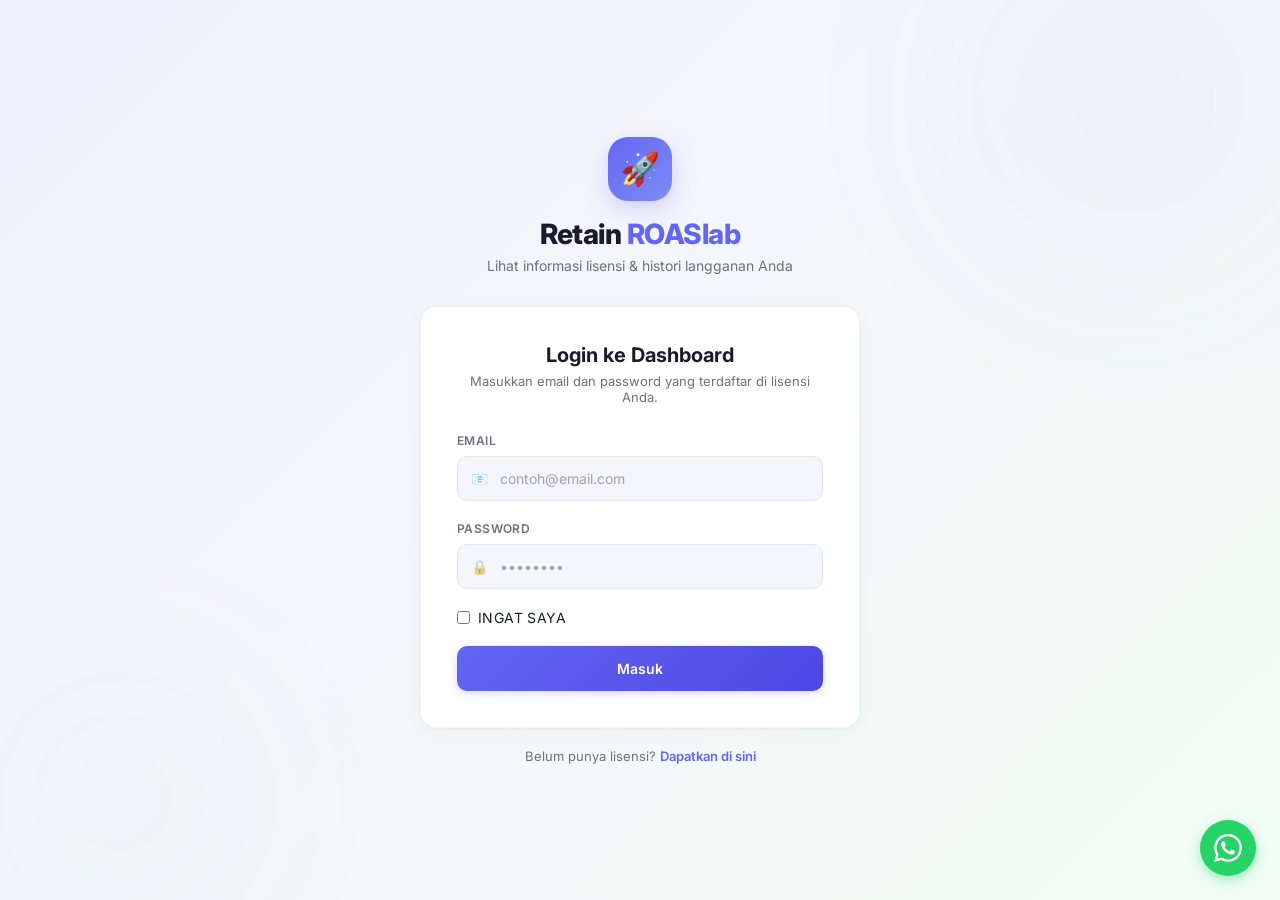
==== index.html @ 240c10b1 "feat: skeleton loader and whatsapp btn" ====
<!DOCTYPE html>
<html lang="id">
<head>
  <meta charset="UTF-8">
  <meta name="viewport" content="width=device-width, initial-scale=1.0">
  <title>Retain - ROASlab | My License</title>
  <meta name="description" content="Lihat informasi lisensi, toko terdaftar, dan histori langganan Retain - ROASlab Anda.">
  <link rel="stylesheet" href="style.css">
  <link href="https://fonts.googleapis.com/css2?family=Inter:wght@400;500;600;700;800&display=swap" rel="stylesheet">
</head>
<body>

  <!-- Login Screen -->
  <div id="login-screen" class="screen full-center active">
    <div class="login-container">
      <div class="login-brand">
        <div class="brand-icon">🚀</div>
        <h1>Retain <span>ROASlab</span></h1>
        <p class="brand-tagline">Lihat informasi lisensi & histori langganan Anda</p>
      </div>
      <div class="glass-panel login-panel">
        <h2>Login ke Dashboard</h2>
        <p>Masukkan email dan password yang terdaftar di lisensi Anda.</p>
        
        <div class="input-group">
          <label for="user-email">Email</label>
          <div class="input-icon-wrapper">
            <span class="input-icon">📧</span>
            <input type="email" id="user-email" placeholder="contoh@email.com" autocomplete="email"/>
          </div>
        </div>
        
        <div class="input-group">
          <label for="user-password">Password</label>
          <div class="input-icon-wrapper">
            <span class="input-icon">🔒</span>
            <input type="password" id="user-password" placeholder="••••••••" autocomplete="current-password"/>
          </div>
        </div>
        
        <div class="input-group remember-me-group" style="flex-direction: row; align-items: center; justify-content: flex-start; gap: 8px; margin-bottom: 20px; display: flex;">
          <input type="checkbox" id="remember-me" style="width: auto; margin: 0; cursor: pointer;">
          <label for="remember-me" style="margin: 0; font-weight: normal; cursor: pointer; color: var(--text-light); font-size: 14px;">Ingat Saya</label>
        </div>
        
        <button id="login-btn" class="primary-btn">
          <span class="btn-text">Masuk</span>
          <span class="btn-loader" style="display:none;">
            <span class="spinner"></span> Memverifikasi...
          </span>
        </button>
        <p id="login-error" class="error-msg"></p>
      </div>
      <p class="login-footer">Belum punya lisensi? <a href="https://roaslab.retain.co.id" target="_blank">Dapatkan di sini</a></p>
    </div>
  </div>

  <!-- Dashboard Screen -->
  <div id="dashboard-screen" class="screen">
    <header class="glass-header">
      <div class="header-left">
        <div class="logo">Retain <span>ROASlab</span></div>
        <span class="header-badge">My License</span>
      </div>
      <div class="header-right">
        <span id="user-email-display" class="user-email-label"></span>
        <button id="change-pw-btn" class="icon-btn" style="margin-right: 8px;">
          <svg width="16" height="16" viewBox="0 0 24 24" fill="none" stroke="currentColor" stroke-width="2" stroke-linecap="round" stroke-linejoin="round"><path d="M21 2l-2 2m-7.61 7.61a5.5 5.5 0 1 1-7.778 7.778 5.5 5.5 0 0 1 7.777-7.777zm0 0L15.5 7.5m0 0l3 3L22 7l-3-3m-3.5 3.5L19 4"></path></svg>
          Ganti Password
        </button>
        <button id="logout-btn" class="icon-btn">
          <svg width="16" height="16" viewBox="0 0 24 24" fill="none" stroke="currentColor" stroke-width="2" stroke-linecap="round" stroke-linejoin="round"><path d="M9 21H5a2 2 0 0 1-2-2V5a2 2 0 0 1 2-2h4"/><polyline points="16 17 21 12 16 7"/><line x1="21" y1="12" x2="9" y2="12"/></svg>
          Logout
        </button>
      </div>
    </header>

    <main class="dashboard-content" id="dashboard-content" style="position: relative;">
      
      <!-- Skeleton Loader Overlay -->
      <div id="skeleton-overlay" style="display: none; position: absolute; inset: 0; background: var(--bg); z-index: 5; padding: 32px 40px; transition: opacity 0.3s ease;">
        <div class="skeleton" style="height: 160px; width: 100%; border-radius: var(--radius); margin-bottom: 24px;"></div>
        <div style="display: grid; grid-template-columns: repeat(4, 1fr); gap: 16px; margin-bottom: 24px;">
          <div class="skeleton" style="height: 90px; border-radius: var(--radius);"></div>
          <div class="skeleton" style="height: 90px; border-radius: var(--radius);"></div>
          <div class="skeleton" style="height: 90px; border-radius: var(--radius);"></div>
          <div class="skeleton" style="height: 90px; border-radius: var(--radius);"></div>
        </div>
        <div style="display: grid; grid-template-columns: 1fr 1fr; gap: 24px;">
          <div class="skeleton" style="height: 300px; border-radius: var(--radius);"></div>
          <div class="skeleton" style="height: 300px; border-radius: var(--radius);"></div>
        </div>
      </div>

      <!-- License Status Hero -->
      <section id="license-hero" class="license-hero glass-panel">
        <div class="hero-status-area">
          <div class="hero-badge-wrapper">
            <span id="hero-status-badge" class="hero-badge Active">Active</span>
          </div>
          <h2 id="hero-package">Starter</h2>
          <div style="display: flex; align-items: center; justify-content: center; gap: 8px;">
            <p class="hero-sub" id="hero-key" style="margin: 0;">RET-****-XXXX</p>
            <button id="hero-toggle-key" class="icon-btn" title="Tampilkan/Sembunyikan" style="padding: 2px 6px; font-size: 14px; border:none; background:transparent;">👁️</button>
            <button id="hero-copy-key" class="icon-btn" title="Copy License Key" style="padding: 2px 6px; font-size: 14px; border:none; background:transparent; display:none;">📋</button>
          </div>
        </div>
        <div class="hero-stats">
          <div class="hero-stat">
            <div style="display: flex; align-items: center; gap: 8px;">
              <span class="hero-stat-value" id="hero-expire">-</span>
              <span id="hero-countdown" style="display:none; font-size: 12px; padding: 3px 8px; border-radius: 12px; background: rgba(255, 152, 0, 0.2); color: #ff9800; font-weight: 600;">-</span>
            </div>
            <span class="hero-stat-label">Expired</span>
          </div>
          <div class="hero-divider"></div>
          <div class="hero-stat">
            <span class="hero-stat-value" id="hero-shops">0 / 1</span>
            <span class="hero-stat-label">Slot Toko</span>
          </div>
        </div>
      </section>

      <!-- Info Grid -->
      <section class="info-grid">
        <div class="info-card glass-panel">
          <div class="info-card-icon blue">📋</div>
          <div class="info-card-body">
            <span class="info-card-label">License Key</span>
            <div style="display: flex; align-items: center; gap: 6px;">
              <span class="info-card-value" id="info-key">-</span>
              <button id="info-toggle-key" class="icon-btn" title="Tampilkan/Sembunyikan" style="padding: 2px; font-size: 14px; border:none; background:transparent;">👁️</button>
              <button id="info-copy-key" class="icon-btn" title="Copy License Key" style="padding: 2px; font-size: 14px; border:none; background:transparent; display:none;">📋</button>
            </div>
          </div>
        </div>
        <div class="info-card glass-panel">
          <div class="info-card-icon purple">📦</div>
          <div class="info-card-body">
            <span class="info-card-label">Paket Langganan</span>
            <span class="info-card-value" id="info-pkg">-</span>
          </div>
        </div>
        <div class="info-card glass-panel">
          <div class="info-card-icon green">✅</div>
          <div class="info-card-body">
            <span class="info-card-label">Status Lisensi</span>
            <span class="info-card-value" id="info-status">-</span>
          </div>
        </div>
        <div class="info-card glass-panel">
          <div class="info-card-icon orange">📅</div>
          <div class="info-card-body">
            <span class="info-card-label">Berlaku Hingga</span>
            <span class="info-card-value" id="info-expire">-</span>
          </div>
        </div>
      </section>

      <!-- Two Columns: Shops + Timeline -->
      <section class="two-columns">

        <!-- Registered Shops -->
        <div class="column-card glass-panel">
          <div class="column-header">
            <h3>🏪 Toko Terdaftar</h3>
            <span class="shops-counter" id="shops-counter">0 / 1</span>
          </div>
          <div id="shops-list" class="shops-list-container">
            <!-- Rendered via JS -->
          </div>
        </div>

        <!-- History Timeline -->
        <div class="column-card glass-panel">
          <div class="column-header">
            <h3>📜 Histori Langganan</h3>
          </div>
          <div id="timeline-container" class="timeline">
            <!-- Rendered via JS -->
          </div>
        </div>

      </section>
    </main>

    <footer class="dashboard-footer">
      <p>© 2026 Retain - ROASlab. Butuh bantuan? Hubungi <a href="mailto:support@roaslab.com">support@roaslab.com</a></p>
    </footer>
  </div>

  <!-- WhatsApp Floating Button -->
  <a href="https://wa.me/6281234567890" target="_blank" class="wa-float-btn" title="Hubungi Support via WhatsApp">
    <svg xmlns="http://www.w3.org/2000/svg" viewBox="0 0 24 24" width="28" height="28" fill="currentColor"><path d="M17.472 14.382c-.297-.149-1.758-.867-2.03-.967-.273-.099-.471-.148-.67.15-.197.297-.767.966-.94 1.164-.173.199-.347.223-.644.075-.297-.15-1.255-.463-2.39-1.475-.883-.788-1.48-1.761-1.653-2.059-.173-.297-.018-.458.13-.606.134-.133.298-.347.446-.52.149-.174.198-.298.298-.497.099-.198.05-.371-.025-.52-.075-.149-.669-1.612-.916-2.207-.242-.579-.487-.5-.669-.51a12.8 12.8 0 0 0-.57-.01c-.198 0-.52.074-.792.372-.272.297-1.04 1.016-1.04 2.479 0 1.462 1.065 2.875 1.213 3.074.149.198 2.096 3.2 5.077 4.487.709.306 1.262.489 1.694.625.712.227 1.36.195 1.871.118.571-.085 1.758-.719 2.006-1.413.248-.694.248-1.289.173-1.413-.074-.124-.272-.198-.57-.347m-5.421 7.403h-.004a9.87 9.87 0 0 1-5.031-1.378l-.361-.214-3.741.982.998-3.648-.235-.374a9.86 9.86 0 0 1-1.51-5.26c.001-5.45 4.436-9.884 9.888-9.884 2.64 0 5.122 1.03 6.988 2.898a9.825 9.825 0 0 1 2.893 6.994c-.003 5.45-4.437 9.884-9.885 9.884m8.413-18.297A11.815 11.815 0 0 0 12.05 0C5.495 0 .16 5.335.157 11.892c0 2.096.547 4.142 1.588 5.945L.057 24l6.305-1.654a11.882 11.882 0 0 0 5.683 1.448h.005c6.554 0 11.89-5.335 11.893-11.893a11.821 11.821 0 0 0-3.48-8.413Z"/></svg>
  </a>

  <!-- Change Password Modal -->
  <div id="change-pw-modal" class="modal-overlay">
    <div class="modal-panel glass-panel">
      <div class="modal-header">
        <h3>🔑 Ganti Password</h3>
        <button id="close-pw-modal" class="modal-close-btn">&times;</button>
      </div>
      <div class="modal-body">
        <div class="input-group">
          <label for="old-password">Password Lama</label>
          <input type="password" id="old-password" placeholder="Masukkan password saat ini" />
        </div>
        <div class="input-group">
          <label for="new-password">Password Baru</label>
          <input type="password" id="new-password" placeholder="Minimal 6 karakter" />
        </div>
        <div class="input-group">
          <label for="confirm-password">Konfirmasi Password Baru</label>
          <input type="password" id="confirm-password" placeholder="Ulangi password baru" />
        </div>
        <button id="submit-pw-btn" class="primary-btn" style="margin-top: 10px;">Simpan Password</button>
      </div>
    </div>
  </div>

  <!-- Toast Container -->
  <div id="toast-container" class="toast-container"></div>

  <script src="app.js"></script>
</body>
</html>
---- style.css ----
/* ═══════════════════════════════════════════════════════
   RETAIN - ROASLAB : USER DASHBOARD
   Premium design with glassmorphism, micro-animations
   ═══════════════════════════════════════════════════════ */

:root {
  --primary: #6366f1;
  --primary-dark: #4f46e5;
  --primary-light: rgba(99, 102, 241, 0.08);
  --primary-glow: rgba(99, 102, 241, 0.25);
  --bg: #f4f6fb;
  --bg-gradient: linear-gradient(135deg, #f0f0ff 0%, #f4f6fb 40%, #f0fdf4 100%);
  --card-bg: #ffffff;
  --card-border: rgba(0,0,0,0.05);
  --card-shadow: 0 1px 3px rgba(0,0,0,0.04), 0 4px 20px rgba(0,0,0,0.03);
  --card-shadow-hover: 0 4px 12px rgba(0,0,0,0.06), 0 8px 30px rgba(0,0,0,0.05);
  --text: #1a1a2e;
  --text-secondary: #6b7280;
  --text-muted: #9ca3af;
  --border: #e5e7eb;
  --green: #10b981;
  --green-bg: rgba(16, 185, 129, 0.08);
  --red: #ef4444;
  --red-bg: rgba(239, 68, 68, 0.08);
  --orange: #f59e0b;
  --orange-bg: rgba(245, 158, 11, 0.08);
  --blue: #3b82f6;
  --blue-bg: rgba(59, 130, 246, 0.08);
  --purple: #7c3aed;
  --purple-bg: rgba(124, 58, 237, 0.08);
  --radius: 16px;
  --radius-sm: 10px;
  --radius-xs: 6px;
  --transition: 0.2s cubic-bezier(0.4, 0, 0.2, 1);
  --transition-spring: 0.35s cubic-bezier(0.68, -0.3, 0.265, 1.35);
}

* { box-sizing: border-box; margin: 0; padding: 0; }

body {
  font-family: 'Inter', -apple-system, BlinkMacSystemFont, sans-serif;
  background: var(--bg);
  color: var(--text);
  min-height: 100vh;
  -webkit-font-smoothing: antialiased;
  -moz-osx-font-smoothing: grayscale;
}

/* ── Screens ── */
.screen { display: none; opacity: 0; transition: opacity 0.4s ease; }
.screen.active { display: block; opacity: 1; }
.full-center.active {
  display: flex !important; align-items: center; justify-content: center;
  min-height: 100vh; background: var(--bg-gradient);
  position: relative; overflow: hidden;
}

/* Background decorative shapes */
.full-center::before,
.full-center::after {
  content: '';
  position: absolute;
  border-radius: 50%;
  filter: blur(100px);
  opacity: 0.4;
  pointer-events: none;
  animation: floatBlob 20s ease-in-out infinite alternate;
}
.full-center::before {
  width: 500px; height: 500px;
  background: radial-gradient(circle, rgba(99,102,241,0.2), transparent 70%);
  top: -150px; right: -100px;
}
.full-center::after {
  width: 400px; height: 400px;
  background: radial-gradient(circle, rgba(16,185,129,0.15), transparent 70%);
  bottom: -100px; left: -80px;
  animation-delay: -10s;
}
@keyframes floatBlob {
  0% { transform: translate(0, 0) scale(1); }
  100% { transform: translate(40px, -30px) scale(1.1); }
}

/* ── Glass Panel ── */
.glass-panel {
  background: var(--card-bg);
  border: 1px solid var(--card-border);
  box-shadow: var(--card-shadow);
  border-radius: var(--radius);
  padding: 28px;
  transition: box-shadow var(--transition), transform var(--transition);
}
.glass-panel:hover {
  box-shadow: var(--card-shadow-hover);
}

/* ══════════════════════════════════════
   LOGIN SCREEN
   ══════════════════════════════════════ */

.login-container {
  width: 100%; max-width: 440px; z-index: 1;
  animation: slideUpFade 0.6s ease-out;
}
@keyframes slideUpFade {
  from { opacity: 0; transform: translateY(24px); }
  to { opacity: 1; transform: translateY(0); }
}

.login-brand {
  text-align: center; margin-bottom: 32px;
}
.brand-icon {
  width: 64px; height: 64px; margin: 0 auto 16px;
  background: linear-gradient(135deg, var(--primary), #818cf8);
  border-radius: 20px; display: flex; align-items: center; justify-content: center;
  font-size: 32px;
  box-shadow: 0 8px 24px var(--primary-glow);
  animation: iconPulse 3s ease-in-out infinite;
}
@keyframes iconPulse {
  0%, 100% { box-shadow: 0 8px 24px var(--primary-glow); }
  50% { box-shadow: 0 8px 32px rgba(99, 102, 241, 0.35); }
}

.login-brand h1 {
  font-size: 28px; font-weight: 800; color: var(--text); letter-spacing: -0.5px;
}
.login-brand h1 span { color: var(--primary); }
.brand-tagline {
  color: var(--text-secondary); font-size: 14px; margin-top: 6px;
}

.login-panel {
  padding: 36px; text-align: center;
}
.login-panel h2 {
  font-size: 20px; font-weight: 700; margin-bottom: 6px;
}
.login-panel > p {
  color: var(--text-secondary); font-size: 13px; margin-bottom: 28px;
}

.input-group { text-align: left; margin-bottom: 20px; }
.input-group label {
  display: block; font-size: 12px; font-weight: 600;
  color: var(--text-secondary); margin-bottom: 8px;
  text-transform: uppercase; letter-spacing: 0.4px;
}
.input-icon-wrapper {
  position: relative;
}
.input-icon {
  position: absolute; left: 14px; top: 50%; transform: translateY(-50%);
  font-size: 14px; pointer-events: none; opacity: 0.5;
}
.input-icon-wrapper input {
  width: 100%; padding: 13px 16px 13px 42px; border-radius: var(--radius-sm);
  border: 1.5px solid var(--border); background: var(--bg);
  font-size: 14px; font-family: inherit; outline: none;
  transition: all var(--transition);
}
.input-icon-wrapper input:focus {
  border-color: var(--primary); box-shadow: 0 0 0 4px var(--primary-light);
  background: #fff;
}
.input-icon-wrapper input::placeholder { color: var(--text-muted); }

.primary-btn {
  width: 100%; padding: 14px 24px; border-radius: var(--radius-sm);
  background: linear-gradient(135deg, var(--primary), var(--primary-dark));
  color: white; font-size: 14px; font-weight: 600;
  border: none; cursor: pointer; font-family: inherit;
  transition: all var(--transition);
  box-shadow: 0 2px 8px var(--primary-glow);
  position: relative; overflow: hidden;
}
.primary-btn:hover {
  transform: translateY(-1px);
  box-shadow: 0 4px 16px rgba(99,102,241,0.35);
}
.primary-btn:active { transform: translateY(0); }
.primary-btn:disabled {
  opacity: 0.7; cursor: not-allowed; transform: none;
}

.btn-loader { display: inline-flex; align-items: center; gap: 8px; }
.spinner {
  display: inline-block; width: 16px; height: 16px;
  border: 2px solid rgba(255,255,255,0.3); border-top-color: #fff;
  border-radius: 50%; animation: spin 0.6s linear infinite;
}
@keyframes spin { to { transform: rotate(360deg); } }

.error-msg {
  color: var(--red); font-size: 13px; margin-top: 16px;
  display: none; font-weight: 500;
  background: var(--red-bg); padding: 10px 14px; border-radius: var(--radius-xs);
}

.login-footer {
  text-align: center; margin-top: 20px;
  font-size: 13px; color: var(--text-secondary);
}
.login-footer a {
  color: var(--primary); text-decoration: none; font-weight: 600;
}
.login-footer a:hover { text-decoration: underline; }

/* ══════════════════════════════════════
   HEADER
   ══════════════════════════════════════ */

.glass-header {
  display: flex; justify-content: space-between; align-items: center;
  padding: 14px 40px; background: rgba(255,255,255,0.88);
  backdrop-filter: blur(16px); -webkit-backdrop-filter: blur(16px);
  border-bottom: 1px solid var(--card-border);
  position: sticky; top: 0; z-index: 10;
}
.header-left { display: flex; align-items: center; gap: 12px; }
.logo { font-size: 18px; font-weight: 800; letter-spacing: -0.3px; }
.logo span { color: var(--primary); }
.header-badge {
  font-size: 11px; font-weight: 700; color: var(--primary);
  background: var(--primary-light); padding: 4px 10px;
  border-radius: 20px; letter-spacing: 0.3px;
  text-transform: uppercase;
}
.header-right { display: flex; align-items: center; gap: 14px; }
.user-email-label {
  font-size: 13px; color: var(--text-secondary); font-weight: 500;
}
.icon-btn {
  display: inline-flex; align-items: center; gap: 6px;
  padding: 8px 16px; border-radius: var(--radius-sm); background: transparent;
  border: 1.5px solid var(--border); color: var(--text-secondary); font-weight: 600;
  font-size: 13px; cursor: pointer; font-family: inherit;
  transition: all var(--transition);
}
.icon-btn:hover {
  border-color: var(--red); color: var(--red);
  background: var(--red-bg);
}

/* ══════════════════════════════════════
   DASHBOARD CONTENT
   ══════════════════════════════════════ */

.dashboard-content {
  padding: 32px 40px; max-width: 1100px;
  margin: 0 auto; display: flex; flex-direction: column; gap: 24px;
  animation: fadeIn 0.5s ease;
}
@keyframes fadeIn { from { opacity: 0; } to { opacity: 1; } }

/* ── License Hero Card ── */
.license-hero {
  display: flex; align-items: center; justify-content: space-between;
  padding: 36px 40px;
  background: linear-gradient(135deg, #fafaff 0%, #f5f3ff 50%, #eff6ff 100%);
  border: 1px solid rgba(99,102,241,0.08);
  position: relative; overflow: hidden;
}
.license-hero::before {
  content: ''; position: absolute; top: -40px; right: -40px;
  width: 200px; height: 200px;
  background: radial-gradient(circle, rgba(99,102,241,0.06), transparent 70%);
  border-radius: 50%;
}

.hero-status-area { display: flex; flex-direction: column; gap: 8px; }
.hero-badge-wrapper { display: flex; align-items: center; }
.hero-badge {
  display: inline-flex; align-items: center; gap: 6px;
  padding: 6px 16px; border-radius: 24px;
  font-size: 13px; font-weight: 700; letter-spacing: 0.3px;
}
.hero-badge.Active {
  background: var(--green-bg); color: var(--green);
  box-shadow: 0 0 0 1px rgba(16,185,129,0.15);
}
.hero-badge.Active::before { content: '●'; font-size: 8px; animation: blink 2s infinite; }
@keyframes blink { 0%, 100% { opacity: 1; } 50% { opacity: 0.3; } }
.hero-badge.Expired {
  background: var(--red-bg); color: var(--red);
  box-shadow: 0 0 0 1px rgba(239,68,68,0.15);
}
.hero-badge.Expired::before { content: '●'; font-size: 8px; }
.hero-badge.Revoked {
  background: var(--red-bg); color: #dc2626;
  box-shadow: 0 0 0 1px rgba(220,38,38,0.15);
}
.hero-badge.Revoked::before { content: '⊘'; font-size: 10px; }

.hero-status-area h2 {
  font-size: 28px; font-weight: 800; letter-spacing: -0.5px; color: var(--text);
}
.hero-sub { font-size: 14px; color: var(--text-secondary); font-weight: 500; font-family: 'Courier New', monospace; letter-spacing: 1px; }

.hero-stats { display: flex; align-items: center; gap: 32px; }
.hero-stat { display: flex; flex-direction: column; align-items: center; gap: 4px; }
.hero-stat-value { font-size: 22px; font-weight: 800; color: var(--text); letter-spacing: -0.3px; }
.hero-stat-label { font-size: 11px; font-weight: 600; color: var(--text-secondary); text-transform: uppercase; letter-spacing: 0.5px; }
.hero-divider { width: 1px; height: 44px; background: var(--border); }

/* ── Info Grid ── */
.info-grid {
  display: grid; grid-template-columns: repeat(4, 1fr); gap: 16px;
}
.info-card {
  display: flex; align-items: center; gap: 16px;
  padding: 22px 24px;
  transition: transform var(--transition), box-shadow var(--transition);
}
.info-card:hover { transform: translateY(-2px); }

.info-card-icon {
  width: 48px; height: 48px; border-radius: 14px;
  display: flex; align-items: center; justify-content: center;
  font-size: 22px; flex-shrink: 0;
}
.info-card-icon.blue { background: var(--blue-bg); }
.info-card-icon.green { background: var(--green-bg); }
.info-card-icon.orange { background: var(--orange-bg); }
.info-card-icon.purple { background: var(--purple-bg); }

.info-card-body { display: flex; flex-direction: column; gap: 4px; min-width: 0; }
.info-card-label {
  font-size: 11px; font-weight: 600; color: var(--text-secondary);
  text-transform: uppercase; letter-spacing: 0.4px;
}
.info-card-value {
  font-size: 16px; font-weight: 700; color: var(--text);
  white-space: nowrap; overflow: hidden; text-overflow: ellipsis;
}

/* ── Two Columns Layout ── */
.two-columns {
  display: grid; grid-template-columns: 1fr 1fr; gap: 24px;
}

.column-card { padding: 28px 30px; }
.column-header {
  display: flex; justify-content: space-between; align-items: center;
  margin-bottom: 20px; padding-bottom: 14px; border-bottom: 1px solid var(--border);
}
.column-header h3 { font-size: 15px; font-weight: 700; }

.shops-counter {
  font-size: 12px; font-weight: 700; color: var(--primary);
  background: var(--primary-light); padding: 4px 12px;
  border-radius: 20px;
}

/* ── Shops List ── */
.shops-list-container { display: flex; flex-direction: column; gap: 8px; }
.shop-item {
  display: flex; align-items: center; gap: 12px;
  background: var(--bg); padding: 14px 18px; border-radius: var(--radius-sm);
  transition: background var(--transition), transform var(--transition);
  animation: slideIn 0.3s ease;
}
@keyframes slideIn {
  from { opacity: 0; transform: translateX(-8px); }
  to { opacity: 1; transform: translateX(0); }
}
.shop-item:hover { background: rgba(0,0,0,0.04); transform: translateX(2px); }
.shop-icon {
  width: 36px; height: 36px; border-radius: 10px;
  background: var(--orange-bg); display: flex; align-items: center;
  justify-content: center; font-size: 16px; flex-shrink: 0;
}
.shop-name { font-size: 14px; font-weight: 600; color: var(--text); }
.shops-empty {
  text-align: center; color: var(--text-secondary); font-size: 13px;
  padding: 32px 16px; background: var(--bg); border-radius: var(--radius-sm);
}
.shops-empty-icon { font-size: 32px; display: block; margin-bottom: 8px; }
.shop-slot-bar {
  margin-top: 16px; padding: 14px 18px; background: var(--bg);
  border-radius: var(--radius-sm);
}
.slot-bar-header {
  display: flex; justify-content: space-between; align-items: center;
  margin-bottom: 10px;
}
.slot-bar-header span { font-size: 12px; font-weight: 600; color: var(--text-secondary); }
.slot-bar-track {
  width: 100%; height: 8px; background: var(--border);
  border-radius: 4px; overflow: hidden;
}
.slot-bar-fill {
  height: 100%; background: linear-gradient(90deg, var(--primary), #818cf8);
  border-radius: 4px; transition: width 0.6s ease;
}

/* ── Timeline ── */
.timeline {
  position: relative; padding-left: 36px;
  max-height: 380px; overflow-y: auto;
}
.timeline::-webkit-scrollbar { width: 4px; }
.timeline::-webkit-scrollbar-thumb { background: rgba(0,0,0,0.08); border-radius: 2px; }
.timeline::before {
  content: ''; position: absolute; left: 15px; top: 0; bottom: 0;
  width: 2px;
  background: linear-gradient(to bottom, rgba(99,102,241,0.3), rgba(99,102,241,0.03));
  border-radius: 1px;
}

.timeline-item {
  position: relative; padding: 8px 0 22px;
  animation: fadeSlideUp 0.4s ease;
}
@keyframes fadeSlideUp {
  from { opacity: 0; transform: translateY(8px); }
  to { opacity: 1; transform: translateY(0); }
}
.timeline-item:last-child { padding-bottom: 0; }

.timeline-dot {
  position: absolute; left: -30px; top: 10px;
  width: 22px; height: 22px; border-radius: 50%;
  background: white; border: 2px solid var(--primary);
  display: flex; align-items: center; justify-content: center;
  font-size: 10px; z-index: 1;
  box-shadow: 0 1px 4px rgba(0,0,0,0.06);
}

.timeline-item.created .timeline-dot { border-color: var(--green); }
.timeline-item.revoked .timeline-dot { border-color: var(--red); }
.timeline-item.activated .timeline-dot { border-color: var(--green); }
.timeline-item.unbind .timeline-dot { border-color: var(--orange); }
.timeline-item.payment .timeline-dot { border-color: #059669; }
.timeline-item.renewed .timeline-dot { border-color: var(--blue); }
.timeline-item.upgraded .timeline-dot { border-color: var(--purple); }
.timeline-item.downgraded .timeline-dot { border-color: #78716c; }

.timeline-content {
  background: var(--bg); padding: 14px 18px; border-radius: 12px;
  transition: background var(--transition), transform var(--transition);
}
.timeline-content:hover { background: rgba(0,0,0,0.04); transform: translateX(2px); }

.timeline-action { font-size: 13px; font-weight: 700; color: var(--text); margin-bottom: 3px; }
.timeline-detail { font-size: 12px; color: var(--text-secondary); line-height: 1.5; }
.timeline-date { font-size: 11px; color: var(--text-muted); margin-top: 5px; font-weight: 500; }
.timeline-empty {
  text-align: center; color: var(--text-secondary); font-size: 13px; padding: 32px;
}
.timeline-empty-icon { font-size: 32px; display: block; margin-bottom: 8px; }

/* ── Footer ── */
.dashboard-footer {
  text-align: center; padding: 24px 40px; margin-top: 8px;
  border-top: 1px solid var(--card-border);
}
.dashboard-footer p { font-size: 12px; color: var(--text-muted); }
.dashboard-footer a { color: var(--primary); text-decoration: none; font-weight: 600; }
.dashboard-footer a:hover { text-decoration: underline; }

/* ── Toast ── */
.toast-container {
  position: fixed; top: 20px; right: 20px;
  display: flex; flex-direction: column; gap: 10px;
  z-index: 9999; pointer-events: none;
}
.toast {
  background: #fff; border-radius: 12px; padding: 14px 18px;
  display: flex; align-items: center; gap: 12px;
  box-shadow: 0 8px 30px rgba(0,0,0,0.1), 0 1px 3px rgba(0,0,0,0.06);
  border-left: 4px solid var(--primary);
  transform: translateX(120%); opacity: 0;
  transition: all var(--transition-spring);
  pointer-events: auto; min-width: 260px;
}
.toast.show { transform: translateX(0); opacity: 1; }
.toast-success { border-left-color: var(--green); }
.toast-error { border-left-color: var(--red); }
.toast-warning { border-left-color: var(--orange); }
.toast-icon { font-size: 18px; flex-shrink: 0; }
.toast-message { font-size: 13px; font-weight: 500; color: var(--text); }

/* ── Modal ── */
.modal-overlay {
  display: none; position: fixed; inset: 0;
  background: rgba(0,0,0,0.35); backdrop-filter: blur(6px); -webkit-backdrop-filter: blur(6px);
  z-index: 1000; align-items: center; justify-content: center; padding: 20px;
}
.modal-overlay.active { display: flex; animation: fadeInModal 0.2s ease; }
@keyframes fadeInModal { from { opacity: 0; } to { opacity: 1; } }

.modal-panel {
  width: 100%; max-width: 450px;
  animation: slideUpModal 0.3s cubic-bezier(0.68, -0.3, 0.265, 1.35);
  padding: 32px;
}
@keyframes slideUpModal {
  from { opacity: 0; transform: translateY(20px) scale(0.95); }
  to { opacity: 1; transform: translateY(0) scale(1); }
}

.modal-header { display: flex; justify-content: space-between; align-items: center; margin-bottom: 24px; }
.modal-header h3 { font-size: 18px; font-weight: 700; color: var(--text); }
.modal-close-btn {
  background: var(--bg); border: none; width: 32px; height: 32px;
  border-radius: var(--radius-sm); font-size: 18px; cursor: pointer;
  display: flex; align-items: center; justify-content: center;
  color: var(--text-secondary); transition: all var(--transition);
}
.modal-close-btn:hover { background: var(--red-bg); color: var(--red); transform: rotate(90deg); }
.modal-body { display: flex; flex-direction: column; gap: 8px; }

/* ── Skeleton Loading ── */
.skeleton {
  background: linear-gradient(90deg, #f0f0f0 25%, #fafafa 50%, #f0f0f0 75%);
  background-size: 200% 100%;
  animation: shimmer 1.5s infinite;
  border-radius: var(--radius-xs);
}
@keyframes shimmer { 0% { background-position: 200% 0; } 100% { background-position: -200% 0; } }

/* ── WhatsApp Float Btn ── */
.wa-float-btn {
  position: fixed; bottom: 24px; right: 24px;
  width: 56px; height: 56px;
  background: #25D366; color: white;
  border-radius: 50%; display: flex;
  align-items: center; justify-content: center;
  box-shadow: 0 4px 12px rgba(37, 211, 102, 0.4);
  z-index: 900; transition: all var(--transition-spring);
}
.wa-float-btn:hover {
  transform: translateY(-4px) scale(1.05);
  box-shadow: 0 8px 20px rgba(37, 211, 102, 0.5);
}

/* ══════════════════════════════════════
   RESPONSIVE
   ══════════════════════════════════════ */

@media (max-width: 900px) {
  .info-grid { grid-template-columns: repeat(2, 1fr); }
  .two-columns { grid-template-columns: 1fr; }
  .license-hero { flex-direction: column; gap: 24px; text-align: center; padding: 28px; }
  .hero-stats { gap: 24px; }
}

@media (max-width: 640px) {
  .glass-header { padding: 12px 16px; flex-direction: column; gap: 10px; }
  .header-right { width: 100%; justify-content: space-between; }
  .dashboard-content { padding: 20px 16px; }
  .info-grid { grid-template-columns: 1fr; }
  .hero-stats { flex-direction: column; gap: 16px; }
  .hero-divider { width: 44px; height: 1px; }
  .login-container { padding: 0 16px; }
  .login-panel { padding: 28px 24px; }
}
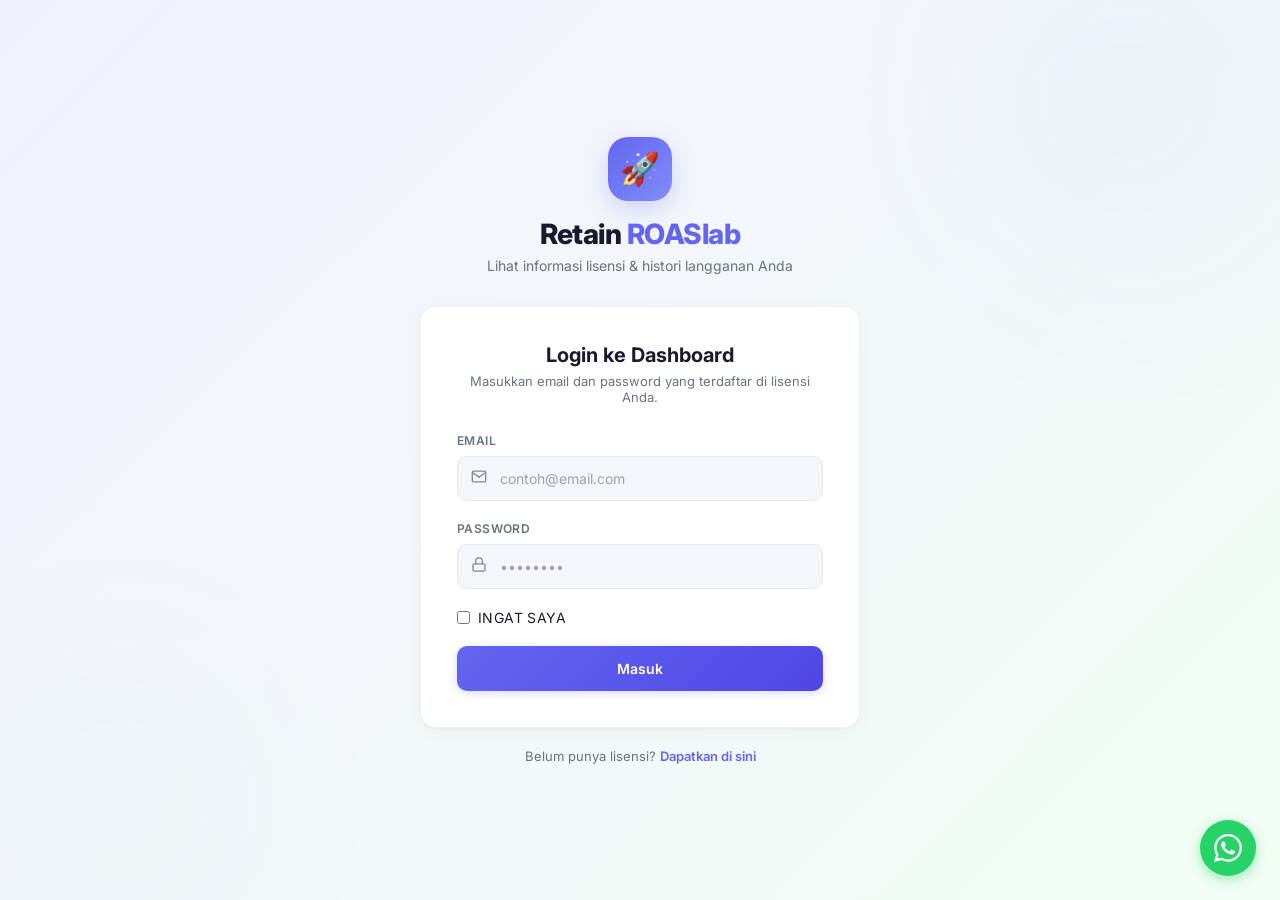
==== commit 547dc661: "style: improve login and change password UI with elegant SVGs" ====
--- a/index.html
+++ b/index.html
@@ -25,7 +25,7 @@
         <div class="input-group">
           <label for="user-email">Email</label>
           <div class="input-icon-wrapper">
-            <span class="input-icon">📧</span>
+            <span class="input-icon"><svg viewBox="0 0 24 24" width="16" height="16" stroke="currentColor" stroke-width="2" fill="none" stroke-linecap="round" stroke-linejoin="round"><path d="M4 4h16c1.1 0 2 .9 2 2v12c0 1.1-.9 2-2 2H4c-1.1 0-2-.9-2-2V6c0-1.1.9-2 2-2z"></path><polyline points="22,6 12,13 2,6"></polyline></svg></span>
             <input type="email" id="user-email" placeholder="contoh@email.com" autocomplete="email"/>
           </div>
         </div>
@@ -33,7 +33,7 @@
         <div class="input-group">
           <label for="user-password">Password</label>
           <div class="input-icon-wrapper">
-            <span class="input-icon">🔒</span>
+            <span class="input-icon"><svg viewBox="0 0 24 24" width="16" height="16" stroke="currentColor" stroke-width="2" fill="none" stroke-linecap="round" stroke-linejoin="round"><rect x="3" y="11" width="18" height="11" rx="2" ry="2"></rect><path d="M7 11V7a5 5 0 0 1 10 0v4"></path></svg></span>
             <input type="password" id="user-password" placeholder="••••••••" autocomplete="current-password"/>
           </div>
         </div>
@@ -101,8 +101,8 @@
           <h2 id="hero-package">Starter</h2>
           <div style="display: flex; align-items: center; justify-content: center; gap: 8px;">
             <p class="hero-sub" id="hero-key" style="margin: 0;">RET-****-XXXX</p>
-            <button id="hero-toggle-key" class="icon-btn" title="Tampilkan/Sembunyikan" style="padding: 2px 6px; font-size: 14px; border:none; background:transparent;">👁️</button>
-            <button id="hero-copy-key" class="icon-btn" title="Copy License Key" style="padding: 2px 6px; font-size: 14px; border:none; background:transparent; display:none;">📋</button>
+            <button id="hero-toggle-key" class="icon-btn" title="Tampilkan/Sembunyikan" style="padding: 2px 6px; border:none; background:transparent;"><svg viewBox="0 0 24 24" width="16" height="16" stroke="currentColor" stroke-width="2" fill="none" stroke-linecap="round" stroke-linejoin="round"><path d="M1 12s4-8 11-8 11 8 11 8-4 8-11 8-11-8-11-8z"></path><circle cx="12" cy="12" r="3"></circle></svg></button>
+            <button id="hero-copy-key" class="icon-btn" title="Copy License Key" style="padding: 2px 6px; border:none; background:transparent; display:none;"><svg viewBox="0 0 24 24" width="16" height="16" stroke="currentColor" stroke-width="2" fill="none" stroke-linecap="round" stroke-linejoin="round"><rect x="9" y="9" width="13" height="13" rx="2" ry="2"></rect><path d="M5 15H4a2 2 0 0 1-2-2V4a2 2 0 0 1 2-2h9a2 2 0 0 1 2 2v1"></path></svg></button>
           </div>
         </div>
         <div class="hero-stats">
@@ -124,32 +124,32 @@
       <!-- Info Grid -->
       <section class="info-grid">
         <div class="info-card glass-panel">
-          <div class="info-card-icon blue">📋</div>
+          <div class="info-card-icon blue"><svg viewBox="0 0 24 24" width="24" height="24" stroke="currentColor" stroke-width="2" fill="none" stroke-linecap="round" stroke-linejoin="round"><path d="M21 15v4a2 2 0 0 1-2 2H5a2 2 0 0 1-2-2v-4"></path><polyline points="17 8 12 3 7 8"></polyline><line x1="12" y1="3" x2="12" y2="15"></line></svg></div>
           <div class="info-card-body">
             <span class="info-card-label">License Key</span>
             <div style="display: flex; align-items: center; gap: 6px;">
               <span class="info-card-value" id="info-key">-</span>
-              <button id="info-toggle-key" class="icon-btn" title="Tampilkan/Sembunyikan" style="padding: 2px; font-size: 14px; border:none; background:transparent;">👁️</button>
-              <button id="info-copy-key" class="icon-btn" title="Copy License Key" style="padding: 2px; font-size: 14px; border:none; background:transparent; display:none;">📋</button>
+              <button id="info-toggle-key" class="icon-btn" title="Tampilkan/Sembunyikan" style="padding: 2px; border:none; background:transparent;"><svg viewBox="0 0 24 24" width="16" height="16" stroke="currentColor" stroke-width="2" fill="none" stroke-linecap="round" stroke-linejoin="round"><path d="M1 12s4-8 11-8 11 8 11 8-4 8-11 8-11-8-11-8z"></path><circle cx="12" cy="12" r="3"></circle></svg></button>
+              <button id="info-copy-key" class="icon-btn" title="Copy License Key" style="padding: 2px; border:none; background:transparent; display:none;"><svg viewBox="0 0 24 24" width="16" height="16" stroke="currentColor" stroke-width="2" fill="none" stroke-linecap="round" stroke-linejoin="round"><rect x="9" y="9" width="13" height="13" rx="2" ry="2"></rect><path d="M5 15H4a2 2 0 0 1-2-2V4a2 2 0 0 1 2-2h9a2 2 0 0 1 2 2v1"></path></svg></button>
             </div>
           </div>
         </div>
         <div class="info-card glass-panel">
-          <div class="info-card-icon purple">📦</div>
+          <div class="info-card-icon purple"><svg viewBox="0 0 24 24" width="24" height="24" stroke="currentColor" stroke-width="2" fill="none" stroke-linecap="round" stroke-linejoin="round"><line x1="16.5" y1="9.4" x2="7.5" y2="4.21"></line><path d="M21 16V8a2 2 0 0 0-1-1.73l-7-4a2 2 0 0 0-2 0l-7 4A2 2 0 0 0 3 8v8a2 2 0 0 0 1 1.73l7 4a2 2 0 0 0 2 0l7-4A2 2 0 0 0 21 16z"></path><polyline points="3.27 6.96 12 12.01 20.73 6.96"></polyline><line x1="12" y1="22.08" x2="12" y2="12"></line></svg></div>
           <div class="info-card-body">
             <span class="info-card-label">Paket Langganan</span>
             <span class="info-card-value" id="info-pkg">-</span>
           </div>
         </div>
         <div class="info-card glass-panel">
-          <div class="info-card-icon green">✅</div>
+          <div class="info-card-icon green"><svg viewBox="0 0 24 24" width="24" height="24" stroke="currentColor" stroke-width="2" fill="none" stroke-linecap="round" stroke-linejoin="round"><path d="M22 11.08V12a10 10 0 1 1-5.93-9.14"></path><polyline points="22 4 12 14.01 9 11.01"></polyline></svg></div>
           <div class="info-card-body">
             <span class="info-card-label">Status Lisensi</span>
             <span class="info-card-value" id="info-status">-</span>
           </div>
         </div>
         <div class="info-card glass-panel">
-          <div class="info-card-icon orange">📅</div>
+          <div class="info-card-icon orange"><svg viewBox="0 0 24 24" width="24" height="24" stroke="currentColor" stroke-width="2" fill="none" stroke-linecap="round" stroke-linejoin="round"><rect x="3" y="4" width="18" height="18" rx="2" ry="2"></rect><line x1="16" y1="2" x2="16" y2="6"></line><line x1="8" y1="2" x2="8" y2="6"></line><line x1="3" y1="10" x2="21" y2="10"></line></svg></div>
           <div class="info-card-body">
             <span class="info-card-label">Berlaku Hingga</span>
             <span class="info-card-value" id="info-expire">-</span>
@@ -163,7 +163,7 @@
         <!-- Registered Shops -->
         <div class="column-card glass-panel">
           <div class="column-header">
-            <h3>🏪 Toko Terdaftar</h3>
+            <h3><svg viewBox="0 0 24 24" width="20" height="20" stroke="currentColor" stroke-width="2" fill="none" stroke-linecap="round" stroke-linejoin="round" style="margin-right: 8px; vertical-align: middle;"><path d="M6 2L3 6v14a2 2 0 0 0 2 2h14a2 2 0 0 0 2-2V6l-3-4z"></path><line x1="3" y1="6" x2="21" y2="6"></line><path d="M16 10a4 4 0 0 1-8 0"></path></svg>Toko Terdaftar</h3>
             <span class="shops-counter" id="shops-counter">0 / 1</span>
           </div>
           <div id="shops-list" class="shops-list-container">
@@ -174,7 +174,7 @@
         <!-- History Timeline -->
         <div class="column-card glass-panel">
           <div class="column-header">
-            <h3>📜 Histori Langganan</h3>
+            <h3><svg viewBox="0 0 24 24" width="20" height="20" stroke="currentColor" stroke-width="2" fill="none" stroke-linecap="round" stroke-linejoin="round" style="margin-right: 8px; vertical-align: middle;"><circle cx="12" cy="12" r="10"></circle><polyline points="12 6 12 12 16 14"></polyline></svg>Histori Langganan</h3>
           </div>
           <div id="timeline-container" class="timeline">
             <!-- Rendered via JS -->
@@ -190,7 +190,7 @@
   </div>
 
   <!-- WhatsApp Floating Button -->
-  <a href="https://wa.me/6281234567890" target="_blank" class="wa-float-btn" title="Hubungi Support via WhatsApp">
+  <a href="https://wa.me/6281395195668" target="_blank" class="wa-float-btn" title="Hubungi Support via WhatsApp">
     <svg xmlns="http://www.w3.org/2000/svg" viewBox="0 0 24 24" width="28" height="28" fill="currentColor"><path d="M17.472 14.382c-.297-.149-1.758-.867-2.03-.967-.273-.099-.471-.148-.67.15-.197.297-.767.966-.94 1.164-.173.199-.347.223-.644.075-.297-.15-1.255-.463-2.39-1.475-.883-.788-1.48-1.761-1.653-2.059-.173-.297-.018-.458.13-.606.134-.133.298-.347.446-.52.149-.174.198-.298.298-.497.099-.198.05-.371-.025-.52-.075-.149-.669-1.612-.916-2.207-.242-.579-.487-.5-.669-.51a12.8 12.8 0 0 0-.57-.01c-.198 0-.52.074-.792.372-.272.297-1.04 1.016-1.04 2.479 0 1.462 1.065 2.875 1.213 3.074.149.198 2.096 3.2 5.077 4.487.709.306 1.262.489 1.694.625.712.227 1.36.195 1.871.118.571-.085 1.758-.719 2.006-1.413.248-.694.248-1.289.173-1.413-.074-.124-.272-.198-.57-.347m-5.421 7.403h-.004a9.87 9.87 0 0 1-5.031-1.378l-.361-.214-3.741.982.998-3.648-.235-.374a9.86 9.86 0 0 1-1.51-5.26c.001-5.45 4.436-9.884 9.888-9.884 2.64 0 5.122 1.03 6.988 2.898a9.825 9.825 0 0 1 2.893 6.994c-.003 5.45-4.437 9.884-9.885 9.884m8.413-18.297A11.815 11.815 0 0 0 12.05 0C5.495 0 .16 5.335.157 11.892c0 2.096.547 4.142 1.588 5.945L.057 24l6.305-1.654a11.882 11.882 0 0 0 5.683 1.448h.005c6.554 0 11.89-5.335 11.893-11.893a11.821 11.821 0 0 0-3.48-8.413Z"/></svg>
   </a>
 
@@ -198,21 +198,30 @@
   <div id="change-pw-modal" class="modal-overlay">
     <div class="modal-panel glass-panel">
       <div class="modal-header">
-        <h3>🔑 Ganti Password</h3>
+        <h3><svg viewBox="0 0 24 24" width="20" height="20" stroke="currentColor" stroke-width="2" fill="none" stroke-linecap="round" stroke-linejoin="round" style="margin-right:8px;vertical-align:middle;"><rect x="3" y="11" width="18" height="11" rx="2" ry="2"></rect><path d="M7 11V7a5 5 0 0 1 10 0v4"></path></svg>Ganti Password</h3>
         <button id="close-pw-modal" class="modal-close-btn">&times;</button>
       </div>
       <div class="modal-body">
         <div class="input-group">
           <label for="old-password">Password Lama</label>
-          <input type="password" id="old-password" placeholder="Masukkan password saat ini" />
+          <div class="input-icon-wrapper">
+             <span class="input-icon"><svg viewBox="0 0 24 24" width="16" height="16" stroke="currentColor" stroke-width="2" fill="none" stroke-linecap="round" stroke-linejoin="round"><path d="M21 2l-2 2m-7.61 7.61a5.5 5.5 0 1 1-7.778 7.778 5.5 5.5 0 0 1 7.777-7.777zm0 0L15.5 7.5m0 0l3 3L22 7l-3-3m-3.5 3.5L19 4"></path></svg></span>
+             <input type="password" id="old-password" placeholder="Masukkan password saat ini" />
+          </div>
         </div>
         <div class="input-group">
           <label for="new-password">Password Baru</label>
-          <input type="password" id="new-password" placeholder="Minimal 6 karakter" />
+          <div class="input-icon-wrapper">
+             <span class="input-icon"><svg viewBox="0 0 24 24" width="16" height="16" stroke="currentColor" stroke-width="2" fill="none" stroke-linecap="round" stroke-linejoin="round"><rect x="3" y="11" width="18" height="11" rx="2" ry="2"></rect><path d="M7 11V7a5 5 0 0 1 10 0v4"></path></svg></span>
+             <input type="password" id="new-password" placeholder="Minimal 6 karakter" />
+          </div>
         </div>
         <div class="input-group">
           <label for="confirm-password">Konfirmasi Password Baru</label>
-          <input type="password" id="confirm-password" placeholder="Ulangi password baru" />
+          <div class="input-icon-wrapper">
+             <span class="input-icon"><svg viewBox="0 0 24 24" width="16" height="16" stroke="currentColor" stroke-width="2" fill="none" stroke-linecap="round" stroke-linejoin="round"><path d="M22 11.08V12a10 10 0 1 1-5.93-9.14"></path><polyline points="22 4 12 14.01 9 11.01"></polyline></svg></span>
+             <input type="password" id="confirm-password" placeholder="Ulangi password baru" />
+          </div>
         </div>
         <button id="submit-pw-btn" class="primary-btn" style="margin-top: 10px;">Simpan Password</button>
       </div>
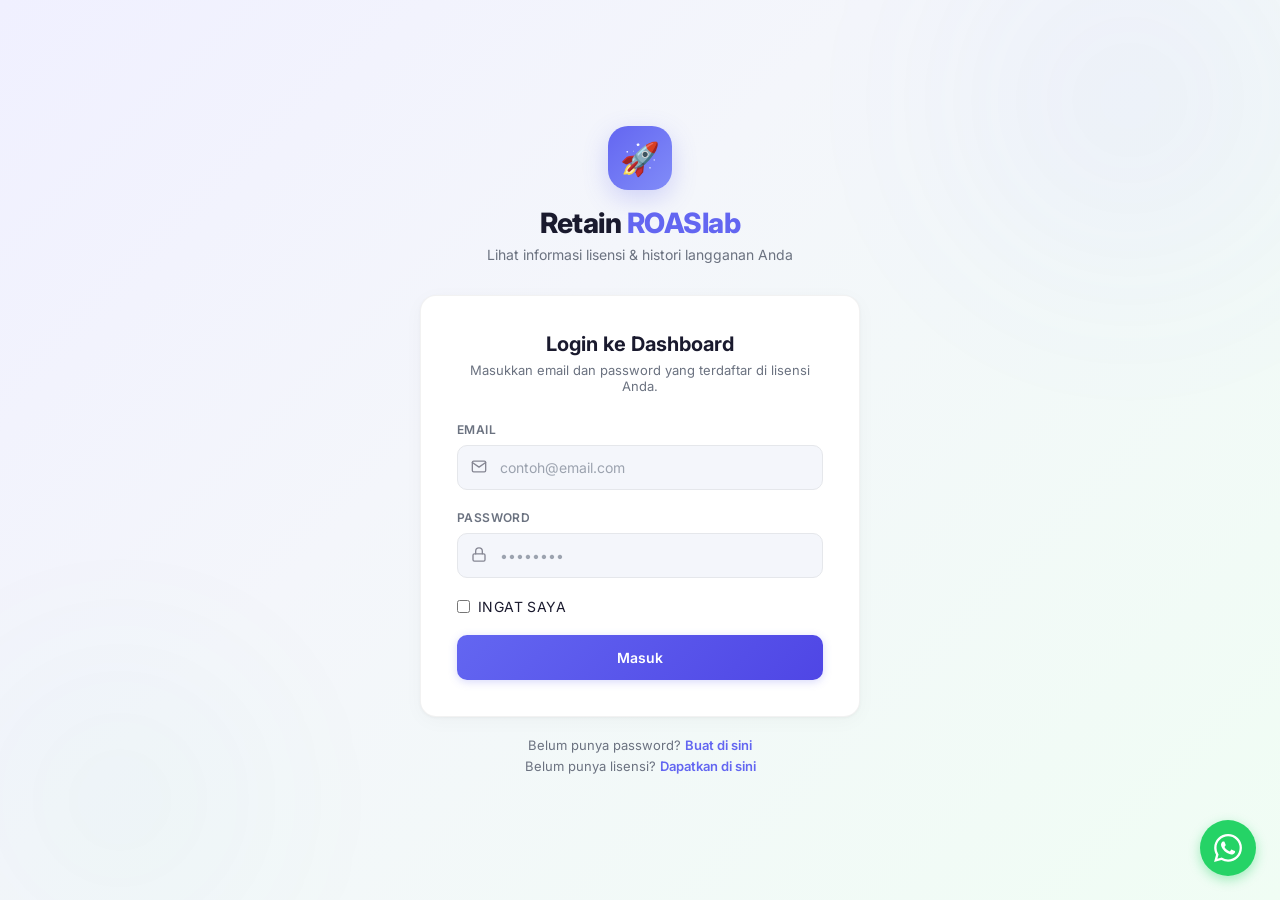
==== commit d5d9bf32: "feat: add setup password flow + update GAS URL to new account" ====
--- a/index.html
+++ b/index.html
@@ -51,7 +51,56 @@
         </button>
         <p id="login-error" class="error-msg"></p>
       </div>
-      <p class="login-footer">Belum punya lisensi? <a href="https://roaslab.retain.co.id" target="_blank">Dapatkan di sini</a></p>
+      <p class="login-footer">Belum punya password? <a href="#" id="go-to-setup">Buat di sini</a></p>
+      <p class="login-footer" style="margin-top: 5px;">Belum punya lisensi? <a href="https://roaslab.retain.co.id" target="_blank">Dapatkan di sini</a></p>
+    </div>
+  </div>
+
+  <!-- Setup Password Screen -->
+  <div id="setup-screen" class="screen full-center">
+    <div class="login-container">
+      <div class="login-brand">
+        <div class="brand-icon">🚀</div>
+        <h1>Retain <span>ROASlab</span></h1>
+        <p class="brand-tagline">Buat Password Akun Anda</p>
+      </div>
+      <div class="glass-panel login-panel">
+        <h2>Buat Password Baru</h2>
+        <p>Silakan buat password untuk akun dengan email yang Anda gunakan saat pembelian.</p>
+        
+        <div class="input-group">
+          <label for="setup-email">Email Terdaftar</label>
+          <div class="input-icon-wrapper">
+            <span class="input-icon"><svg viewBox="0 0 24 24" width="16" height="16" stroke="currentColor" stroke-width="2" fill="none" stroke-linecap="round" stroke-linejoin="round"><path d="M4 4h16c1.1 0 2 .9 2 2v12c0 1.1-.9 2-2 2H4c-1.1 0-2-.9-2-2V6c0-1.1.9-2 2-2z"></path><polyline points="22,6 12,13 2,6"></polyline></svg></span>
+            <input type="email" id="setup-email" placeholder="Email saat pembelian" autocomplete="email"/>
+          </div>
+        </div>
+        
+        <div class="input-group">
+          <label for="setup-password">Password Baru</label>
+          <div class="input-icon-wrapper">
+            <span class="input-icon"><svg viewBox="0 0 24 24" width="16" height="16" stroke="currentColor" stroke-width="2" fill="none" stroke-linecap="round" stroke-linejoin="round"><rect x="3" y="11" width="18" height="11" rx="2" ry="2"></rect><path d="M7 11V7a5 5 0 0 1 10 0v4"></path></svg></span>
+            <input type="password" id="setup-password" placeholder="Minimal 6 karakter" autocomplete="new-password"/>
+          </div>
+        </div>
+
+        <div class="input-group">
+          <label for="setup-confirm-password">Konfirmasi Password</label>
+          <div class="input-icon-wrapper">
+            <span class="input-icon"><svg viewBox="0 0 24 24" width="16" height="16" stroke="currentColor" stroke-width="2" fill="none" stroke-linecap="round" stroke-linejoin="round"><path d="M22 11.08V12a10 10 0 1 1-5.93-9.14"></path><polyline points="22 4 12 14.01 9 11.01"></polyline></svg></span>
+            <input type="password" id="setup-confirm-password" placeholder="Ulangi password baru" autocomplete="new-password"/>
+          </div>
+        </div>
+        
+        <button id="setup-btn" class="primary-btn">
+          <span class="btn-text">Buat Password</span>
+          <span class="btn-loader" style="display:none;">
+            <span class="spinner"></span> Memproses...
+          </span>
+        </button>
+        <p id="setup-error" class="error-msg"></p>
+      </div>
+      <p class="login-footer">Sudah punya password? <a href="#" id="back-to-login">Kembali ke Login</a></p>
     </div>
   </div>
 
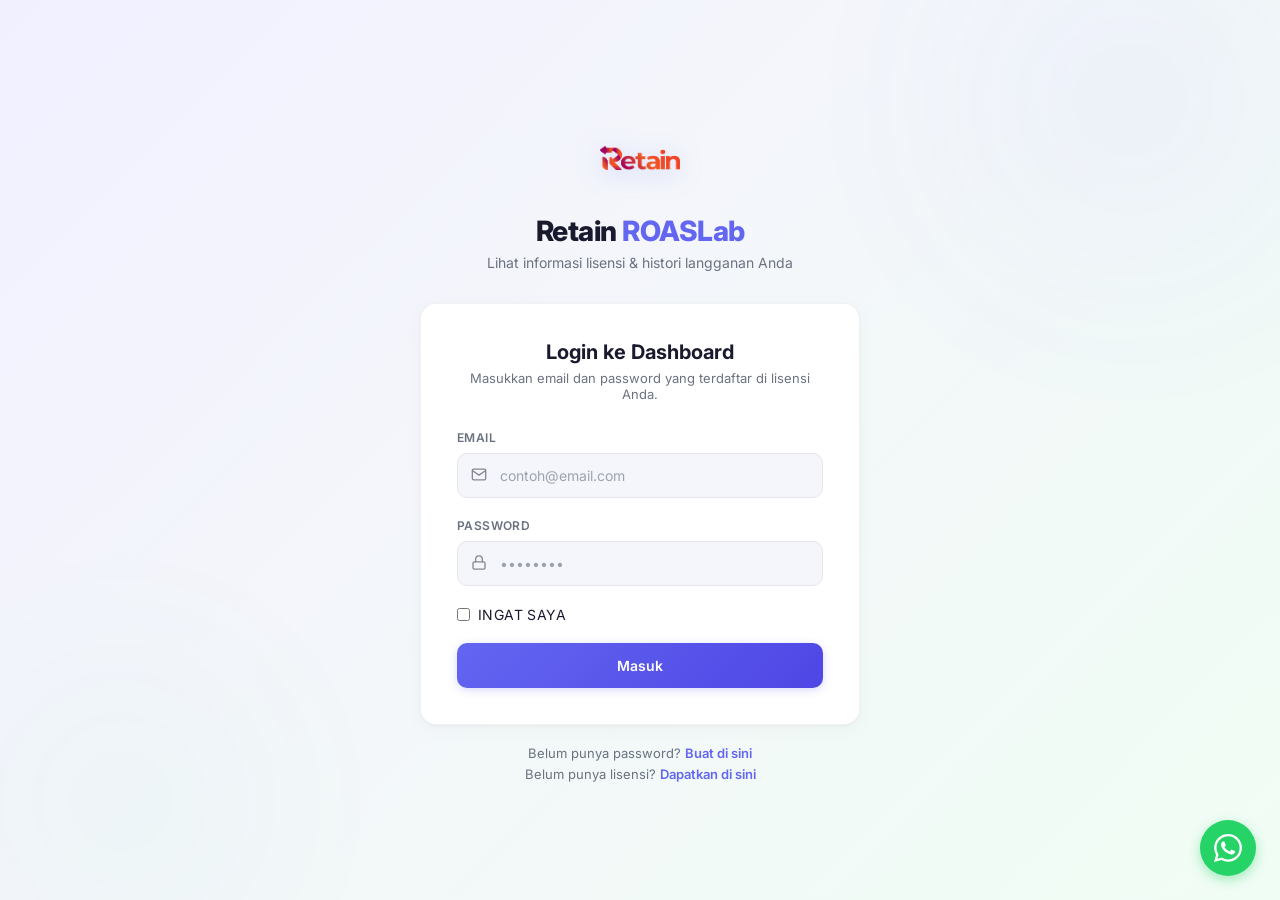
==== commit 5d3f9f68: "fix: update branding to ROASLab and add logo image" ====
--- a/index.html
+++ b/index.html
@@ -3,9 +3,9 @@
 <head>
   <meta charset="UTF-8">
   <meta name="viewport" content="width=device-width, initial-scale=1.0">
-  <title>Retain - ROASlab | My License</title>
-  <meta name="description" content="Lihat informasi lisensi, toko terdaftar, dan histori langganan Retain - ROASlab Anda.">
-  <link rel="stylesheet" href="style.css">
+  <title>Retain - ROASLab | My License</title>
+  <meta name="description" content="Lihat informasi lisensi, toko terdaftar, dan histori langganan Retain - ROASLab Anda.">
+  <link rel="stylesheet" href="style.css?v=2">
   <link href="https://fonts.googleapis.com/css2?family=Inter:wght@400;500;600;700;800&display=swap" rel="stylesheet">
 </head>
 <body>
@@ -14,8 +14,8 @@
   <div id="login-screen" class="screen full-center active">
     <div class="login-container">
       <div class="login-brand">
-        <div class="brand-icon">🚀</div>
-        <h1>Retain <span>ROASlab</span></h1>
+        <img src="assets/Logo Retain PNG.png" alt="Retain Logo" class="brand-logo">
+        <h1>Retain <span>ROASLab</span></h1>
         <p class="brand-tagline">Lihat informasi lisensi & histori langganan Anda</p>
       </div>
       <div class="glass-panel login-panel">
@@ -60,8 +60,8 @@
   <div id="setup-screen" class="screen full-center">
     <div class="login-container">
       <div class="login-brand">
-        <div class="brand-icon">🚀</div>
-        <h1>Retain <span>ROASlab</span></h1>
+        <img src="assets/Logo Retain PNG.png" alt="Retain Logo" class="brand-logo">
+        <h1>Retain <span>ROASLab</span></h1>
         <p class="brand-tagline">Buat Password Akun Anda</p>
       </div>
       <div class="glass-panel login-panel">
@@ -108,7 +108,7 @@
   <div id="dashboard-screen" class="screen">
     <header class="glass-header">
       <div class="header-left">
-        <div class="logo">Retain <span>ROASlab</span></div>
+        <div class="logo">Retain <span>ROASLab</span></div>
         <span class="header-badge">My License</span>
       </div>
       <div class="header-right">
@@ -231,10 +231,35 @@
         </div>
 
       </section>
+
+      <!-- Extension Info Section -->
+      <section class="extension-info-section glass-panel" style="margin-top: 24px; padding: 28px;">
+        <div style="display: flex; justify-content: space-between; align-items: center; margin-bottom: 20px; flex-wrap: wrap; gap: 16px;">
+          <h3><svg viewBox="0 0 24 24" width="20" height="20" stroke="currentColor" stroke-width="2" fill="none" stroke-linecap="round" stroke-linejoin="round" style="margin-right: 8px; vertical-align: middle;"><path d="M21 16V8a2 2 0 0 0-1-1.73l-7-4a2 2 0 0 0-2 0l-7 4A2 2 0 0 0 3 8v8a2 2 0 0 0 1 1.73l7 4a2 2 0 0 0 2 0l7-4A2 2 0 0 0 21 16z"></path></svg>Informasi & Unduhan Ekstensi</h3>
+          <a href="#" id="ext-download-btn" target="_blank" class="primary-btn" style="text-decoration: none; display: inline-flex; align-items: center; gap: 8px; width: auto; padding: 10px 20px;">
+            <svg viewBox="0 0 24 24" width="18" height="18" stroke="currentColor" stroke-width="2" fill="none" stroke-linecap="round" stroke-linejoin="round"><path d="M21 15v4a2 2 0 0 1-2 2H5a2 2 0 0 1-2-2v-4"></path><polyline points="7 10 12 15 17 10"></polyline><line x1="12" y1="15" x2="12" y2="3"></line></svg>
+            Download Ekstensi Terbaru
+          </a>
+        </div>
+        
+        <div style="display: grid; grid-template-columns: 1fr 1fr; gap: 24px;">
+          <!-- Usage Guide -->
+          <div class="info-block">
+            <h4 style="margin-bottom: 12px; color: var(--text); font-size: 15px;">📖 Tata Cara Penggunaan</h4>
+            <div id="ext-usage-guide" style="font-size: 13px; color: var(--text-secondary); line-height: 1.6; background: var(--bg); padding: 16px; border-radius: 12px; min-height: 100px; white-space: pre-wrap;">Memuat panduan...</div>
+          </div>
+          
+          <!-- Changelog -->
+          <div class="info-block">
+            <h4 style="margin-bottom: 12px; color: var(--text); font-size: 15px;">🔄 Riwayat Pembaruan (Changelog)</h4>
+            <div id="ext-changelog" style="font-size: 13px; color: var(--text-secondary); line-height: 1.6; background: var(--bg); padding: 16px; border-radius: 12px; min-height: 100px; white-space: pre-wrap;">Memuat riwayat...</div>
+          </div>
+        </div>
+      </section>
     </main>
 
     <footer class="dashboard-footer">
-      <p>© 2026 Retain - ROASlab. Butuh bantuan? Hubungi <a href="mailto:support@roaslab.com">support@roaslab.com</a></p>
+      <p>© 2026 Retain - ROASLab. Butuh bantuan? Hubungi <a href="mailto:support@retain.co.id">support@retain.co.id</a></p>
     </footer>
   </div>
 
@@ -280,6 +305,6 @@
   <!-- Toast Container -->
   <div id="toast-container" class="toast-container"></div>
 
-  <script src="app.js"></script>
+  <script src="app.js?v=3"></script>
 </body>
 </html>
--- a/style.css
+++ b/style.css
@@ -119,6 +119,11 @@
   box-shadow: 0 8px 24px var(--primary-glow);
   animation: iconPulse 3s ease-in-out infinite;
 }
+.brand-logo {
+  width: 80px; height: 80px; margin: 0 auto 16px;
+  display: block; object-fit: contain;
+  filter: drop-shadow(0 4px 12px var(--primary-glow));
+}
 @keyframes iconPulse {
   0%, 100% { box-shadow: 0 8px 24px var(--primary-glow); }
   50% { box-shadow: 0 8px 32px rgba(99, 102, 241, 0.35); }
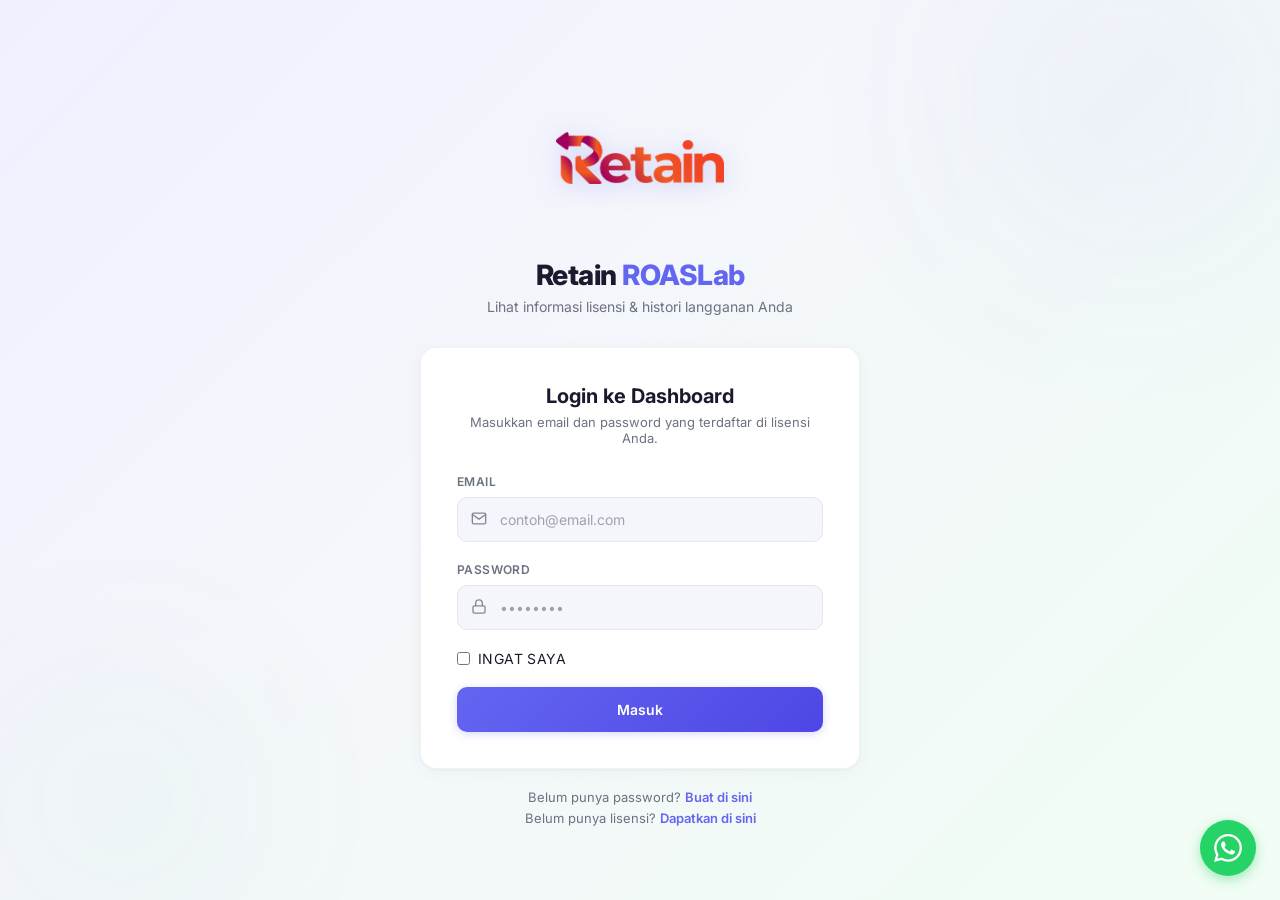
==== commit a1a92e6f: "fix: update WhatsApp support number to +62 851-7789-4129" ====
--- a/index.html
+++ b/index.html
@@ -264,7 +264,7 @@
   </div>
 
   <!-- WhatsApp Floating Button -->
-  <a href="https://wa.me/6281395195668" target="_blank" class="wa-float-btn" title="Hubungi Support via WhatsApp">
+  <a href="https://wa.me/6285177894129" target="_blank" class="wa-float-btn" title="Hubungi Support via WhatsApp">
     <svg xmlns="http://www.w3.org/2000/svg" viewBox="0 0 24 24" width="28" height="28" fill="currentColor"><path d="M17.472 14.382c-.297-.149-1.758-.867-2.03-.967-.273-.099-.471-.148-.67.15-.197.297-.767.966-.94 1.164-.173.199-.347.223-.644.075-.297-.15-1.255-.463-2.39-1.475-.883-.788-1.48-1.761-1.653-2.059-.173-.297-.018-.458.13-.606.134-.133.298-.347.446-.52.149-.174.198-.298.298-.497.099-.198.05-.371-.025-.52-.075-.149-.669-1.612-.916-2.207-.242-.579-.487-.5-.669-.51a12.8 12.8 0 0 0-.57-.01c-.198 0-.52.074-.792.372-.272.297-1.04 1.016-1.04 2.479 0 1.462 1.065 2.875 1.213 3.074.149.198 2.096 3.2 5.077 4.487.709.306 1.262.489 1.694.625.712.227 1.36.195 1.871.118.571-.085 1.758-.719 2.006-1.413.248-.694.248-1.289.173-1.413-.074-.124-.272-.198-.57-.347m-5.421 7.403h-.004a9.87 9.87 0 0 1-5.031-1.378l-.361-.214-3.741.982.998-3.648-.235-.374a9.86 9.86 0 0 1-1.51-5.26c.001-5.45 4.436-9.884 9.888-9.884 2.64 0 5.122 1.03 6.988 2.898a9.825 9.825 0 0 1 2.893 6.994c-.003 5.45-4.437 9.884-9.885 9.884m8.413-18.297A11.815 11.815 0 0 0 12.05 0C5.495 0 .16 5.335.157 11.892c0 2.096.547 4.142 1.588 5.945L.057 24l6.305-1.654a11.882 11.882 0 0 0 5.683 1.448h.005c6.554 0 11.89-5.335 11.893-11.893a11.821 11.821 0 0 0-3.48-8.413Z"/></svg>
   </a>
 
--- a/style.css
+++ b/style.css
@@ -120,7 +120,7 @@
   animation: iconPulse 3s ease-in-out infinite;
 }
 .brand-logo {
-  width: 80px; height: 80px; margin: 0 auto 16px;
+  width: 168px; height: 168px; margin: 0 auto 16px;
   display: block; object-fit: contain;
   filter: drop-shadow(0 4px 12px var(--primary-glow));
 }
